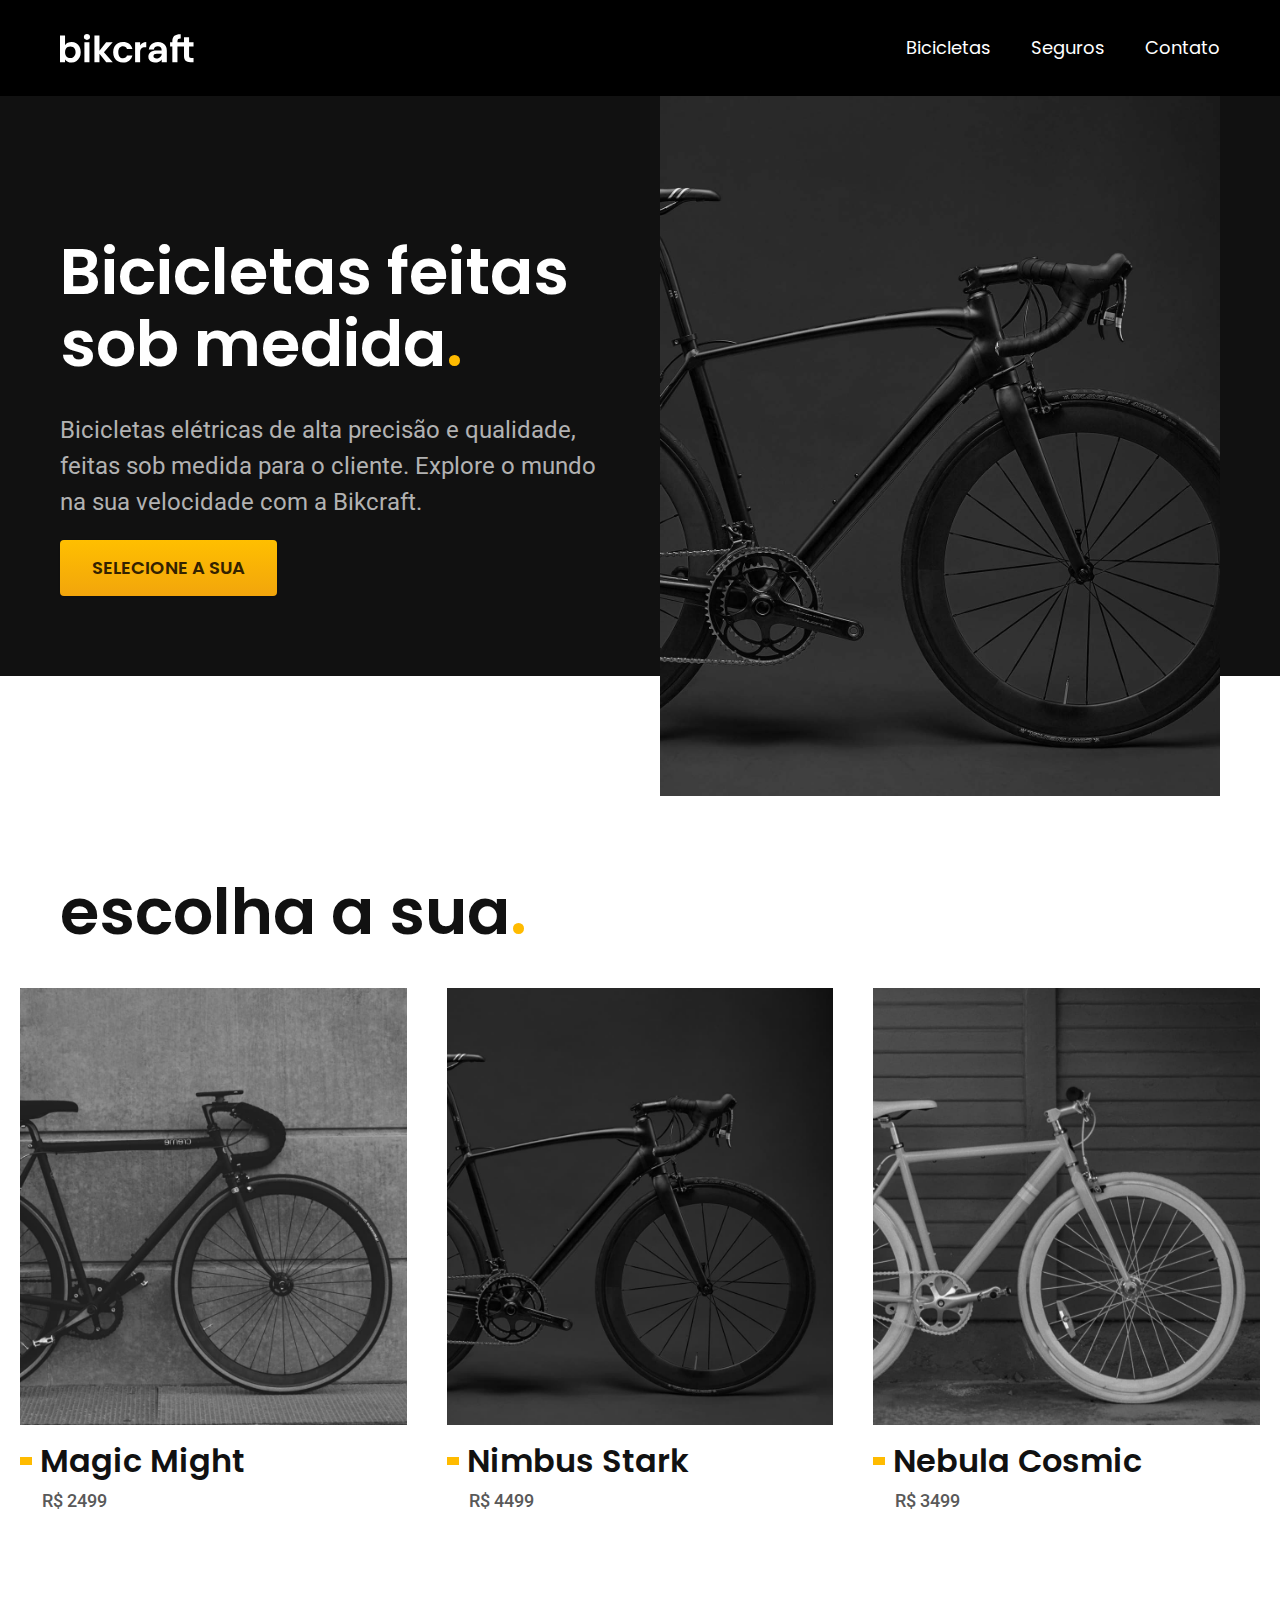
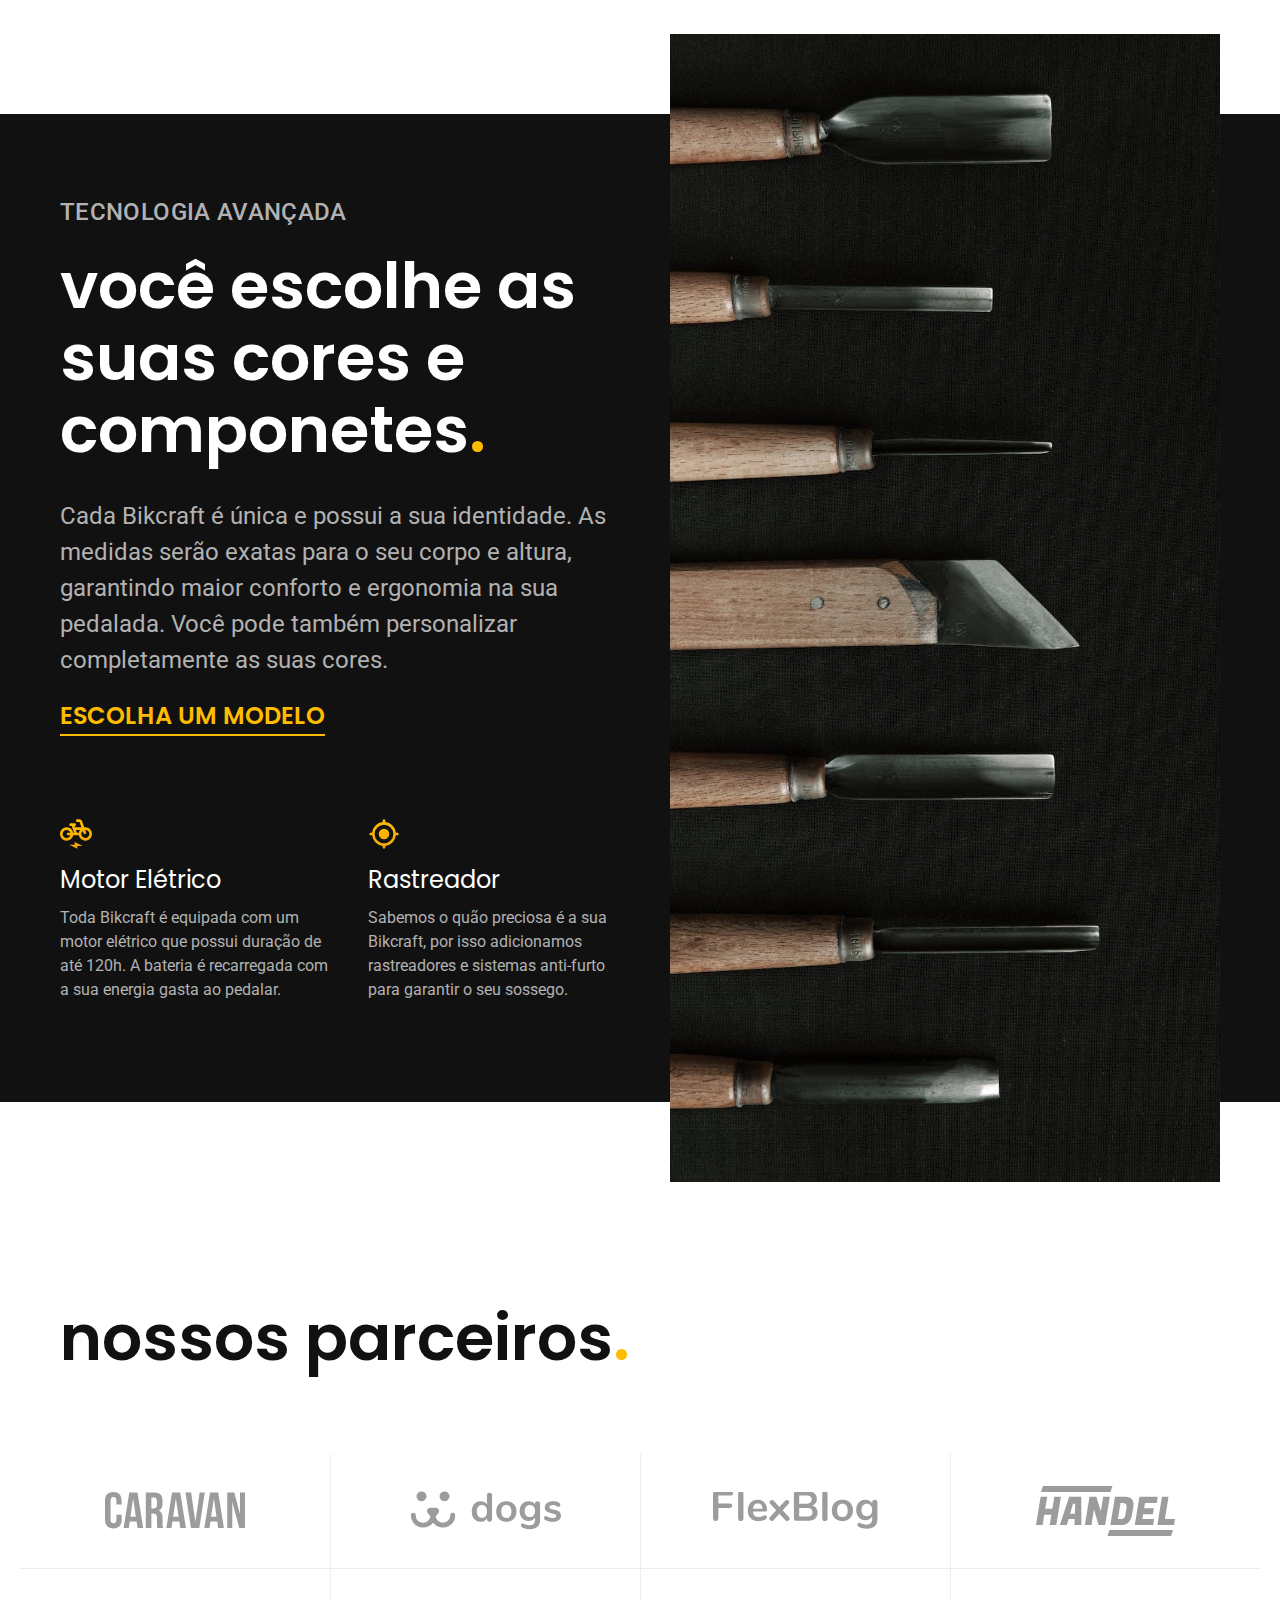
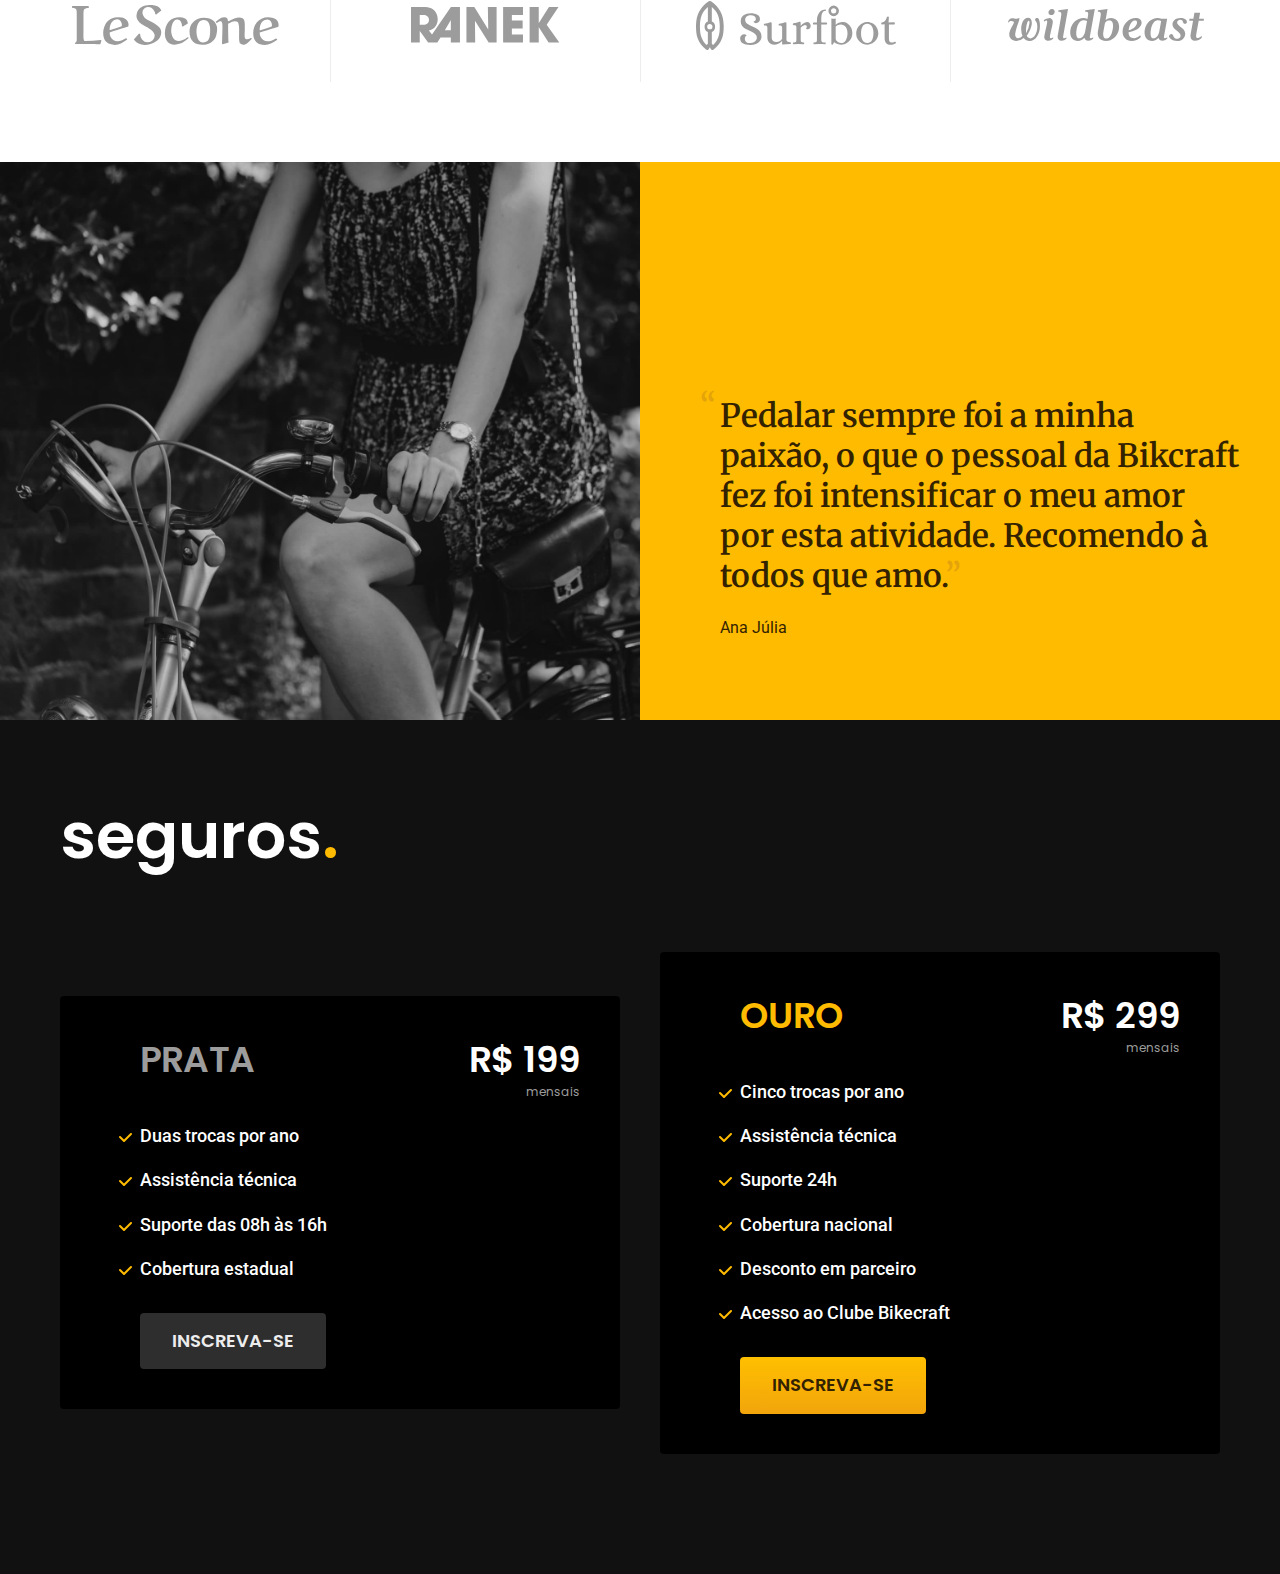
==== index.html @ e297ffcf "adiciona seguros" ====
<!DOCTYPE html>
<html lang="pt">

<head>
  <meta charset="UTF-8">
  <meta http-equiv="X-UA-Compatible" content="IE=edge">
  <meta name="viewport" content="width=device-width, initial-scale=1.0">
  <title>Bikecraft - Bicicletas Elétricas</title>
  <meta name="description" content="Bicicletas Elétricas de alta precisão e qualidade feitas sob medida para o cliente. Explore o mundo a sua velociade com a Bikecraft">

  <link rel="stylesheet" href="./css/style.css">

  <link rel="preconnect" href="https://fonts.googleapis.com">
  <link rel="preconnect" href="https://fonts.gstatic.com" crossorigin>
  <link href="https://fonts.googleapis.com/css2?family=Poppins:wght@400;600&family=Roboto:wght@400;500&display=swap" rel="stylesheet">

  <link rel="stylesheet" href="exemplo.css">

</head>

<body>
  <header class="cabecalho-bg">
    <section class="cabecalho container" aria-label="cabecalho">
      <a href="./"><img src="./img/bikcraft.svg" alt="Bikcraft"></a>

      <nav class="cabecalho-menu cor-0" aria-label="primaria">
        <ul class="font-1-m">
          <li><a href="#">Bicicletas</a></li>
          <li><a href="#">Seguros</a></li>
          <li><a href="#">Contato</a></li>
        </ul>
      </nav>
    </section>
  </header>
  <main class="introducao-bg">
    <section class="introducao container">
      <div class="introducao-conteudo">
        <h1 class="font-1-xxl cor-0">Bicicletas feitas sob medida<span class="cor-p1">.</span></h1>
        <p class="font-2-l cor-5">Bicicletas elétricas de alta precisão e qualidade, feitas sob medida para o cliente. Explore o mundo na sua velocidade com a Bikcraft.</p>
        <a class="botao" href="#">selecione a sua</a>
      </div>
      <div class="introducao-img"><img src="./img/fotos/introducao.jpg" alt=""></div>
    </section>
  </main>
  <article class="bicicletas-bg">
    <section class="bicicletas">
      <h2 class="font-1-xxl container">escolha a sua<span class="cor-p1">.</span></h2>
      <div class="bicicletas-lista ">
        <a class="bicicletas-link" href="#">
          <div class="bicicletas-item scroll-link">
            <img src="./img/bicicletas/magic-home.jpg" alt="">
            <h3 class="font-1-xl ">Magic Might</h3>
            <span class="font-2-m cor-8"> R$ 2499</span>
          </div>
        </a>
        <a class="bicicletas-link" href="#">
          <div class="bicicletas-item">
            <img src="./img/bicicletas/nimbus-home.jpg" alt="">
            <h3 class="font-1-xl ">Nimbus Stark</h3>
            <span class="font-2-m cor-8">R$ 4499</span>
          </div>
        </a>
        <a class="bicicletas-link" href="#">
          <div class="bicicletas-item">
            <img src="./img/bicicletas/nebula-home.jpg" alt="">
            <h3 class="font-1-xl ">Nebula Cosmic</h3>
            <span class="font-2-m cor-8">R$ 3499</span>
          </div>
        </a>
      </div>
    </section>
  </article>
  <article class="tecnologia-bg">
    <section class="tecnologia container">
      <div class="tecnologia-conteudo">
        <span class="cor-5 font-2-l-b">tecnologia avançada</span>
        <h2 class="cor-0 font-1-xxl">
          você escolhe as suas cores e componetes<span class="cor-p1">.</span>
        </h2>
        <p class="cor-5 font-2-l">
          Cada Bikcraft é única e possui a sua identidade. As medidas serão exatas para o seu corpo e altura, garantindo maior conforto e ergonomia na sua pedalada. Você pode também personalizar completamente as suas cores.
        </p>
        <a class="tecnologia-link" href="#">escolha um modelo</a>
        <div class="tecnologia-vantagens">
          <div class="tecnologia-motor">
            <h3 class="cor-0 font-1-l">Motor Elétrico</h3>
            <p class="cor-5 font-2-s">
              Toda Bikcraft é equipada com um motor elétrico que possui duração de até 120h. A bateria é recarregada com a sua energia gasta ao pedalar.
            </p>
          </div>
          <div class="tecnologia-rastreador">
            <h3 class="cor-0 font-1-l">Rastreador</h3>
            <p class="cor-5 font-2-s">
              Sabemos o quão preciosa é a sua Bikcraft, por isso adicionamos rastreadores e sistemas anti-furto para garantir o seu sossego.
            </p>
          </div>
        </div>
      </div>
      <div class="tecnologia-img"><img src="./img/fotos/tecnologia.jpg" alt=""></div>
    </section>
  </article>
  <section class="parceiros" aria-label="Nossos parceiros">
    <h2 class="font-1-xxl container">nossos parceiros<span class="cor-p1">.</span></h2>
    <ul class="parceiros-logos">
      <li><img src="./img/parceiros/caravan.svg" alt="caravan"></li>
      <li><img src="./img/parceiros/dogs.svg" alt="dogs"></li>
      <li><img src="./img/parceiros/flexblog.svg" alt="flexblog"></li>
      <li><img src="./img/parceiros/handel.svg" alt="handel"></li>
      <li><img src="./img/parceiros/lescone.svg" alt="lescone"></li>
      <li><img src="./img/parceiros/ranek.svg" alt="ranek"></li>
      <li><img src="./img/parceiros/surfbot.svg" alt="surfbot"></li>
      <li><img src="./img/parceiros/wildbeast.svg" alt="wildbest"></li>
    </ul>
  </section>

  <section class="depoimento" aria-label="Depoimento">

    <img src="./img/fotos/depoimento.jpg" alt="Mulher numa bicicleta">
    <div>
      <blockquote class="comentario ">
        <p class="font-1-xl cor-p5">Pedalar sempre foi a minha paixão, o que o pessoal da Bikcraft fez foi intensificar o meu amor por esta atividade. Recomendo à todos que amo.</p>
        <span class="cor-p5 font-2-s ">Ana Júlia</span>
      </blockquote>
    </div>
  </section>

  <article class="seguros-bg">
    <div class="seguros container">
      <h2 class="font-1-xxl cor-0">seguros<span class="cor-p1">.</span></h2>
      <div class="seguros-lista prata">
        <h3 class="cor-6 font-1-xl-s">prata</h3>
        <div class="seguros-preco">
          <p class="cor-0 font-1-xl-s">R$ 199</p>
          <span class="cor-6 font-1-xs">mensais</span>
        </div>

        <ul class="cor-0 font-2-m">
          <li>Duas trocas por ano</li>
          <li>Assistência técnica</li>
          <li>Suporte das 08h às 16h</li>
          <li>Cobertura estadual</li>
        </ul>
        <a class="botao secundario" href="#">inscreva-se</a>
      </div>

      <div class="seguros-lista ouro">
        <h3 class="cor-p1 font-1-xl-s">ouro</h3>
        <div class="seguros-preco">
          <p class="cor-0 font-1-xl-s">R$ 299</p>
          <span class="cor-6 font-1-xs">mensais</span>
        </div>

        <ul class="cor-0 font-2-m">
          <li>Cinco trocas por ano</li>
          <li>Assistência técnica</li>
          <li>Suporte 24h</li>
          <li>Cobertura nacional</li>
          <li>Desconto em parceiro</li>
          <li>Acesso ao Clube Bikecraft</li>
        </ul>
        <a class="botao" href="#">inscreva-se</a>
      </div>
    </div>
  </article>

</body>

</html>
---- css/style.css ----
@import url("./utilidades/reset.css");
@import url("./utilidades/componentes.css");
@import url("./utilidades/cores.css");
@import url("./utilidades/formulario.css");
@import url("./utilidades/tipografia.css");

@import url("./cabecalho/cabecalho.css");
@import url("cabecalho/cabecalho-links.css");

@import url("introducao/introducao.css");

@import url("bicicletas/bicicletas.css");

@import url("tecnologia/tecnologia.css");
@import url("tecnologia/tecnologia-vantagens.css");

@import url("parceiros/parceiros.css");

@import url("depoimento/depoimento.css");

@import url("./seguros/seguros.css");
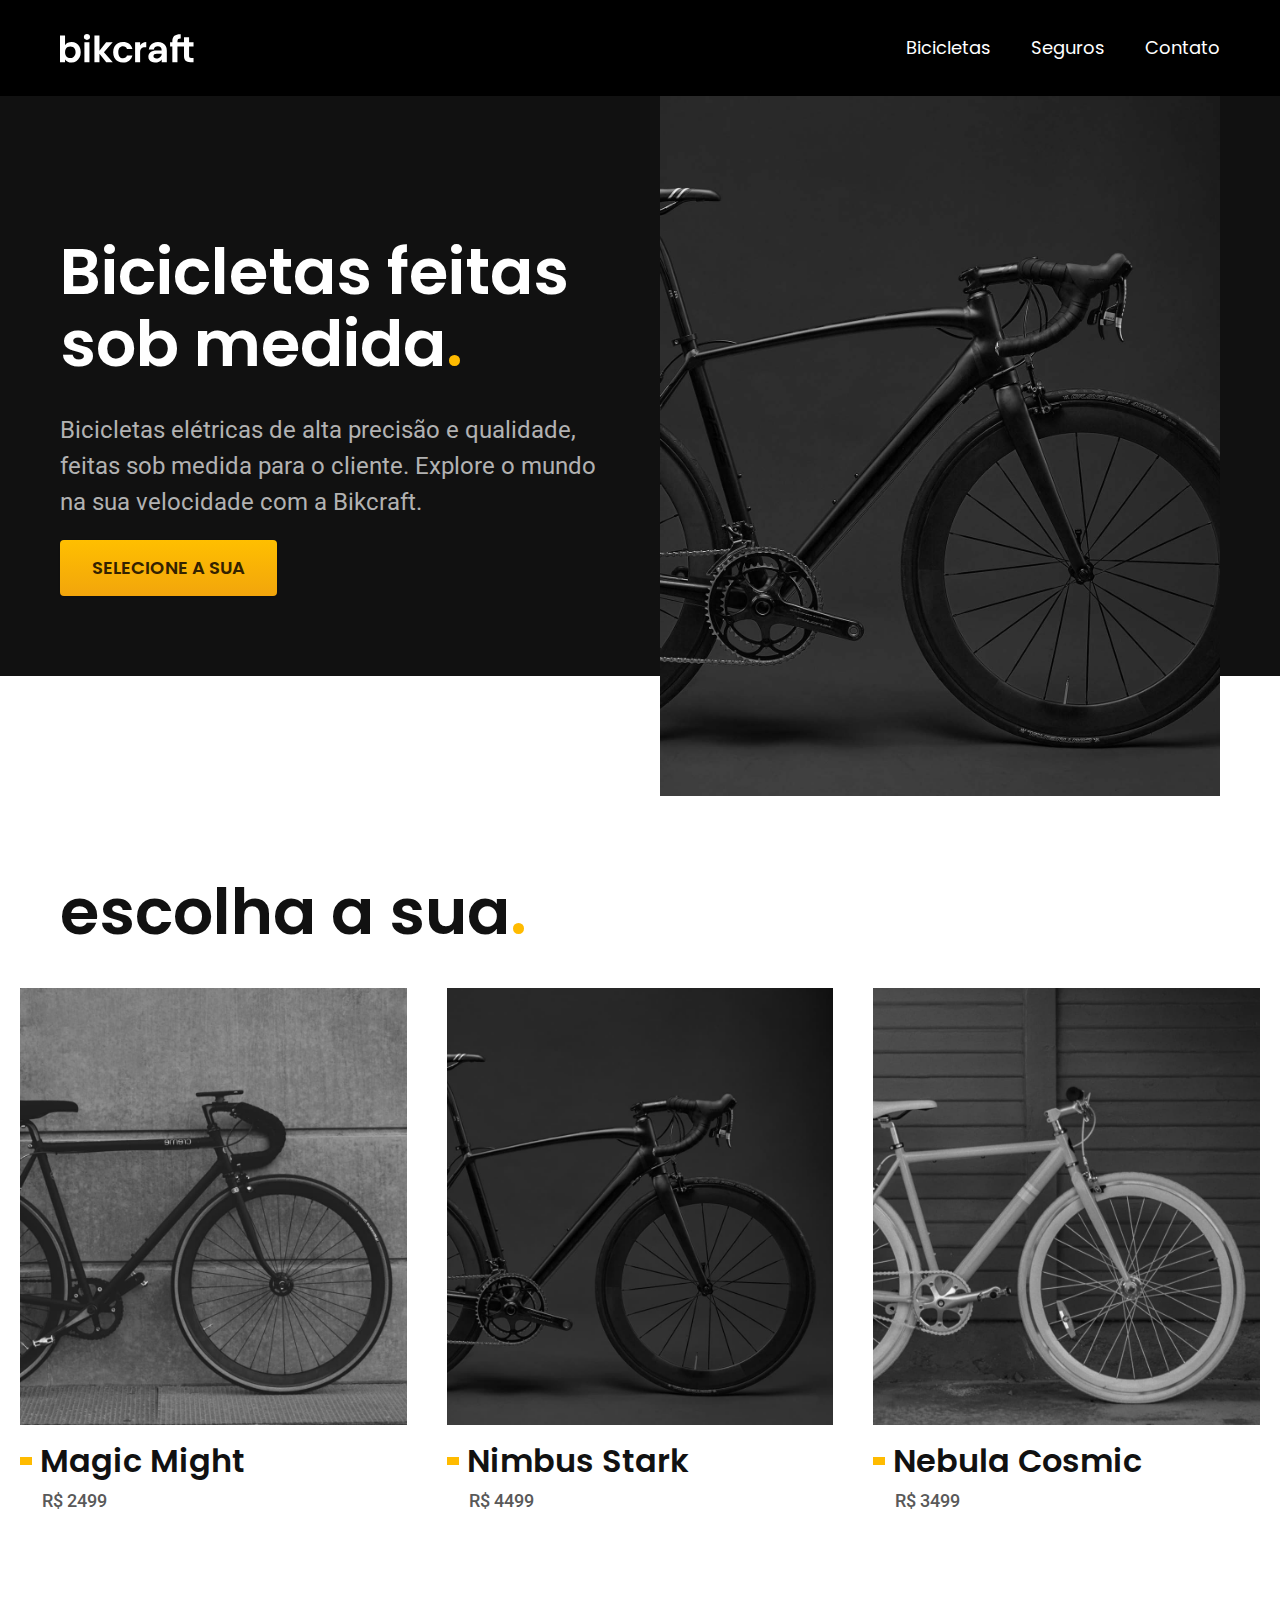
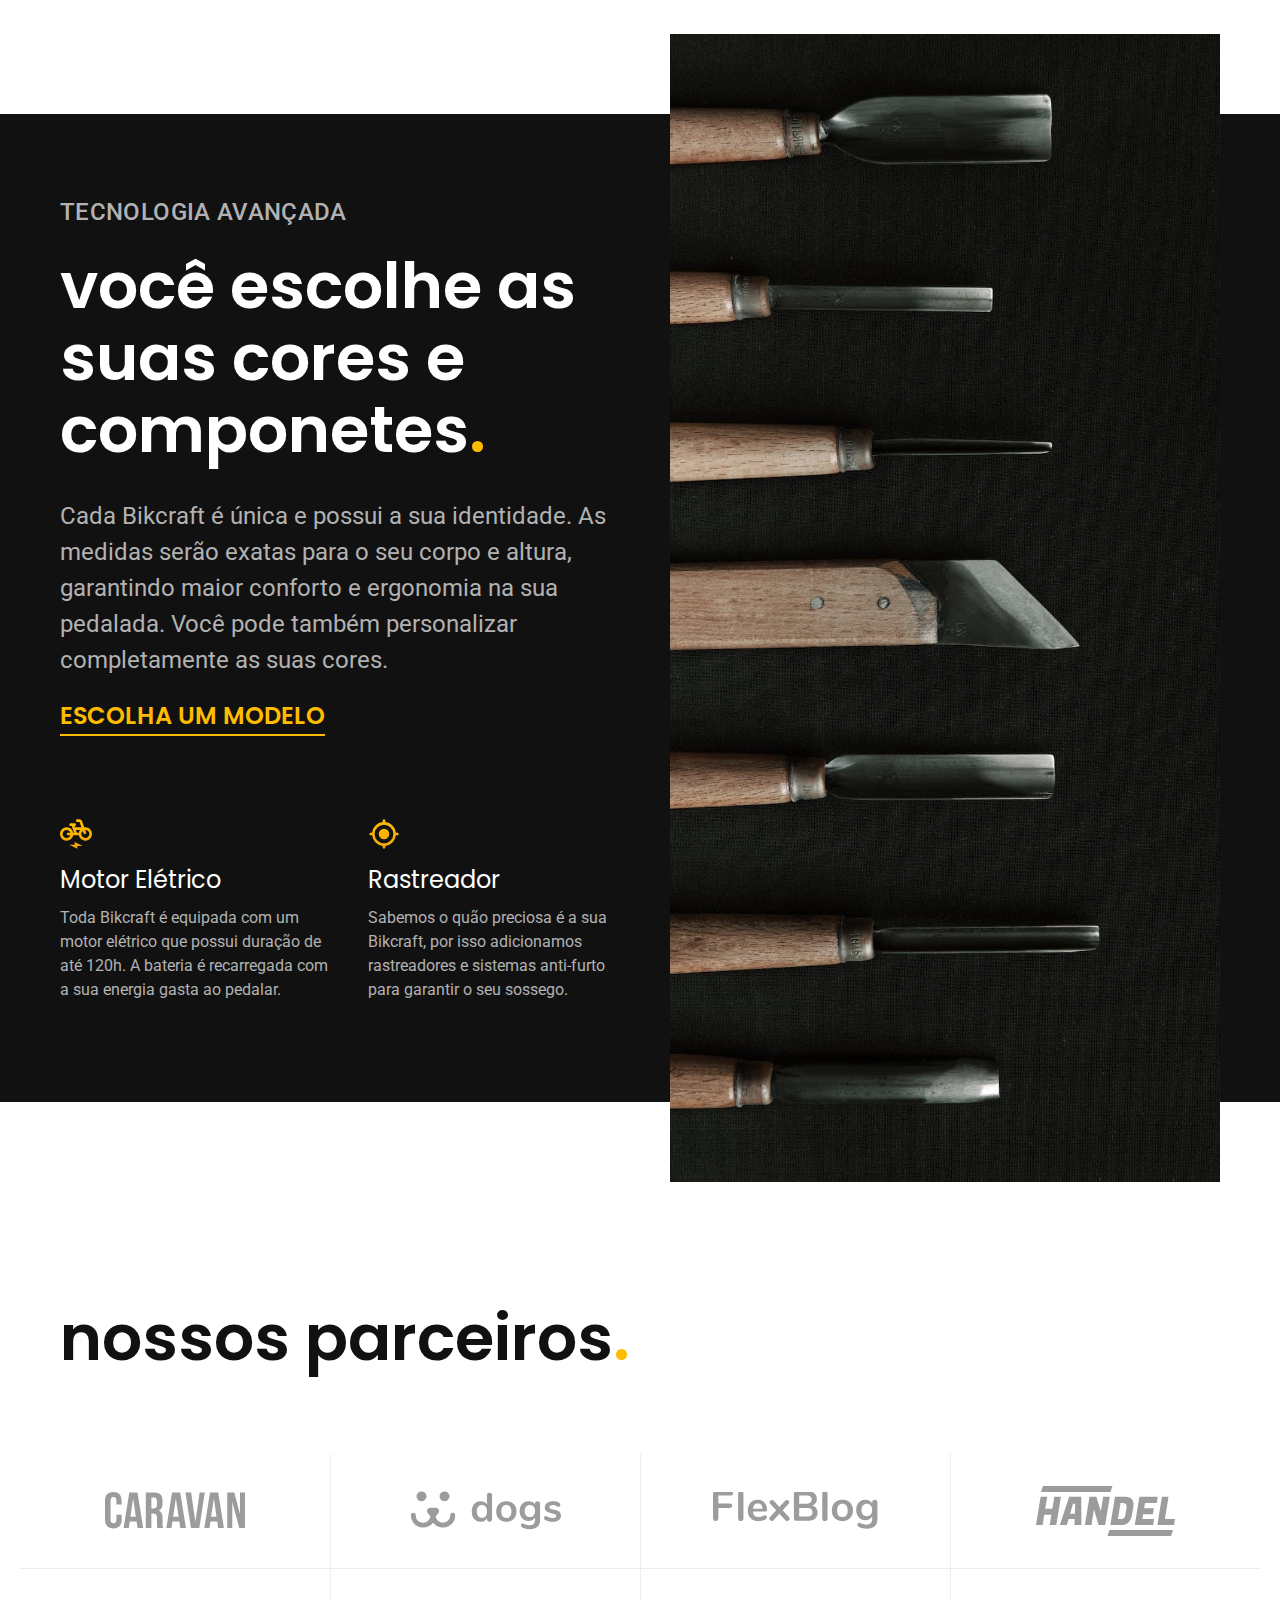
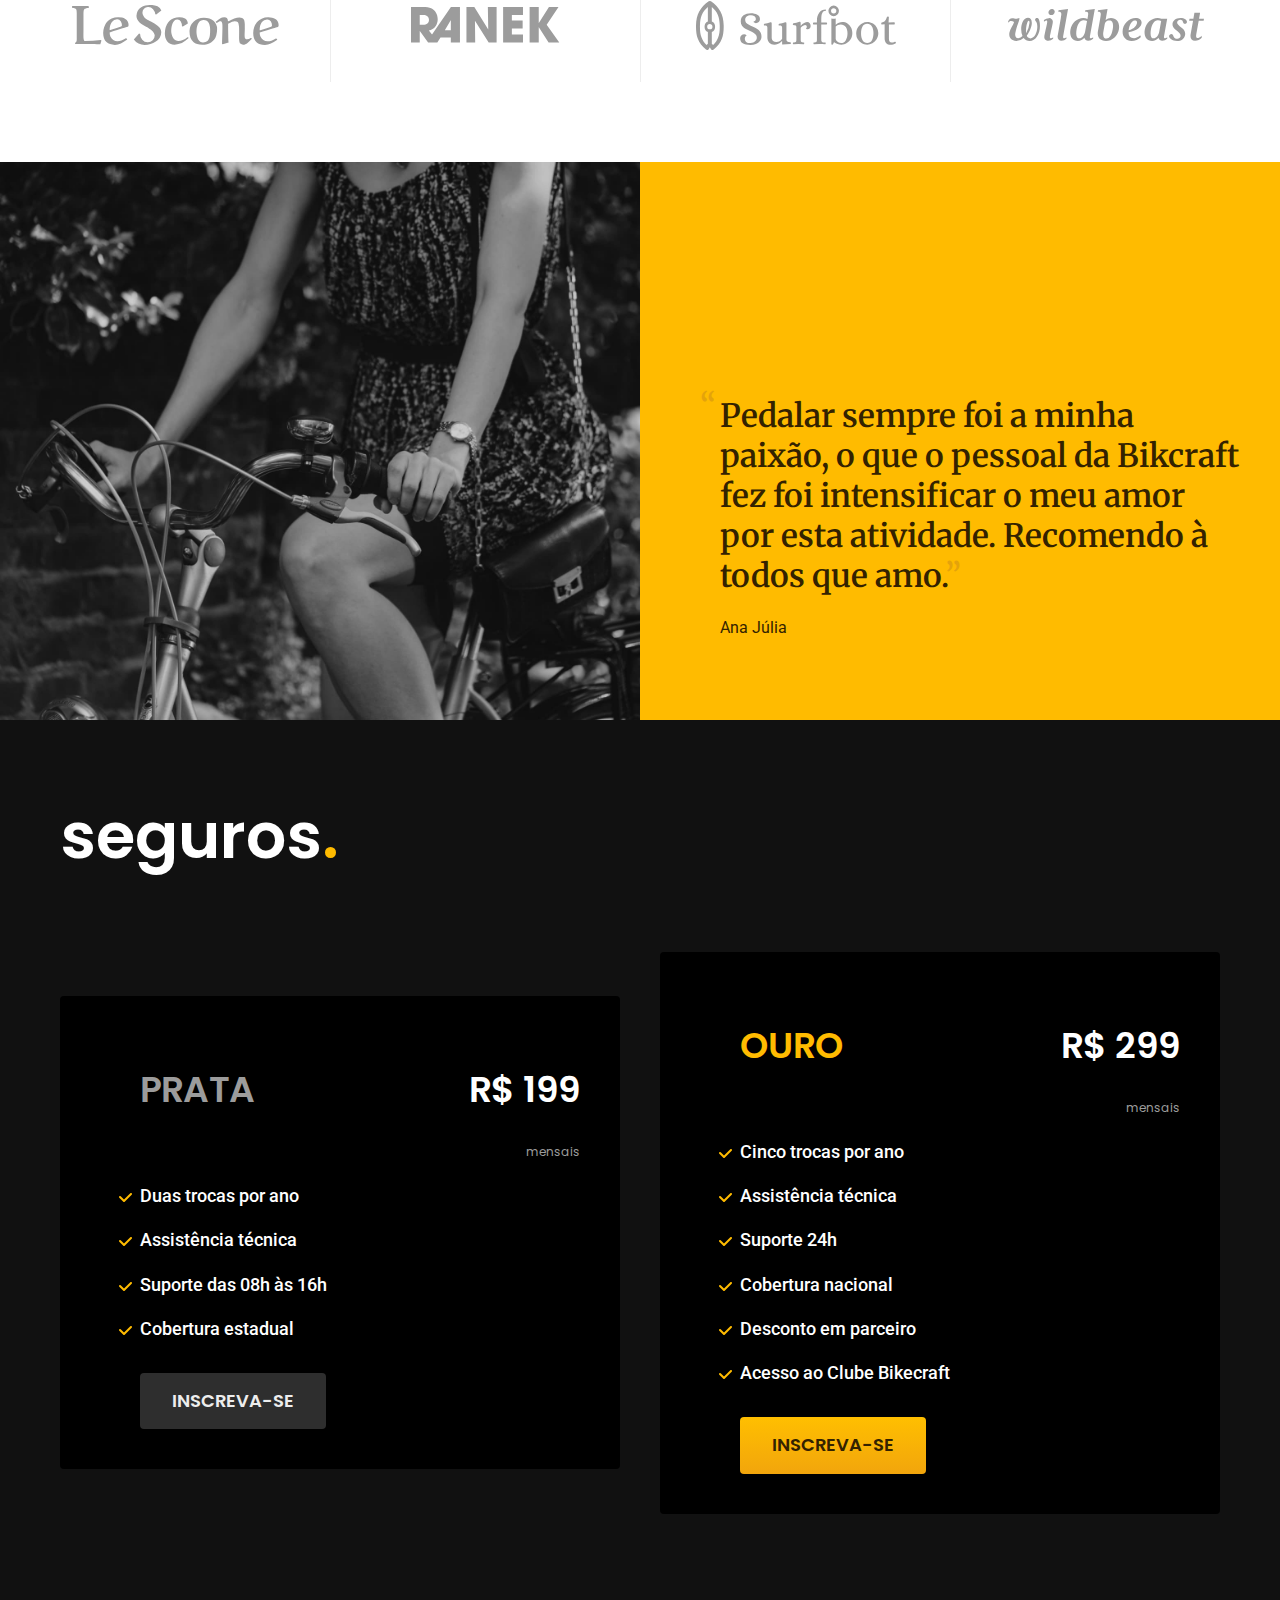
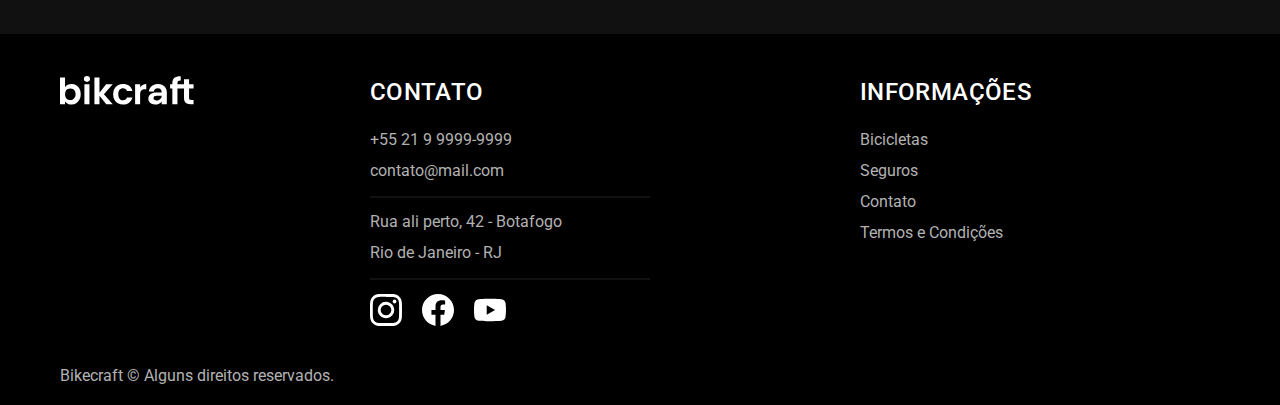
==== commit b3bd157d: "adiciona rodape" ====
--- a/index.html
+++ b/index.html
@@ -162,6 +162,38 @@
       </div>
     </div>
   </article>
+  <footer class="rodape-bg">
+    <div class="rodape container">
+      <img src="./img/bikcraft.svg" alt="Bikecraft">
+      <div class="rodape-contato cor-5">
+        <h2 class="font-2-l-b cor-0">contato</h2>
+        <div class="rodape-meios">
+          <a class="cor-5" href="tel:+552199999999 ">+55 21 9 9999-9999</a>
+          <a class="cor-5" href="mailto:contato@mail.com">contato@mail.com</a>
+        </div>
+        <div class="rodape-endereco">
+          <p>Rua ali perto, 42 - Botafogo</p>
+          <p>Rio de Janeiro - RJ</p>
+        </div>
+        <div class="rodape-redes">
+          <img src="./img/redes/instagram.svg" alt="instagram">
+          <img src="./img/redes/facebook.svg" alt="facebook">
+          <img src="./img/redes/youtube.svg" alt="youtube">
+        </div>
+      </div>
+
+      <div class="rodape-informacoes">
+        <h2 class="font-2-l-b cor-0">informações</h2>
+        <ul>
+          <li><a class="cor-5" href="#">Bicicletas</a></li>
+          <li><a class="cor-5" href="#">Seguros</a></li>
+          <li><a class="cor-5" href="#">Contato</a></li>
+          <li><a class="cor-5" href="#">Termos e Condições</a></li>
+        </ul>
+      </div>
+    </div>
+    <p class="cor-5 container copyright">Bikecraft © Alguns direitos reservados.</p>
+  </footer>
 
 </body>
 
--- a/css/style.css
+++ b/css/style.css
@@ -18,4 +18,6 @@
 
 @import url("depoimento/depoimento.css");
 
-@import url("./seguros/seguros.css");+@import url("./seguros/seguros.css");
+
+@import url("./rodape/rodape.css");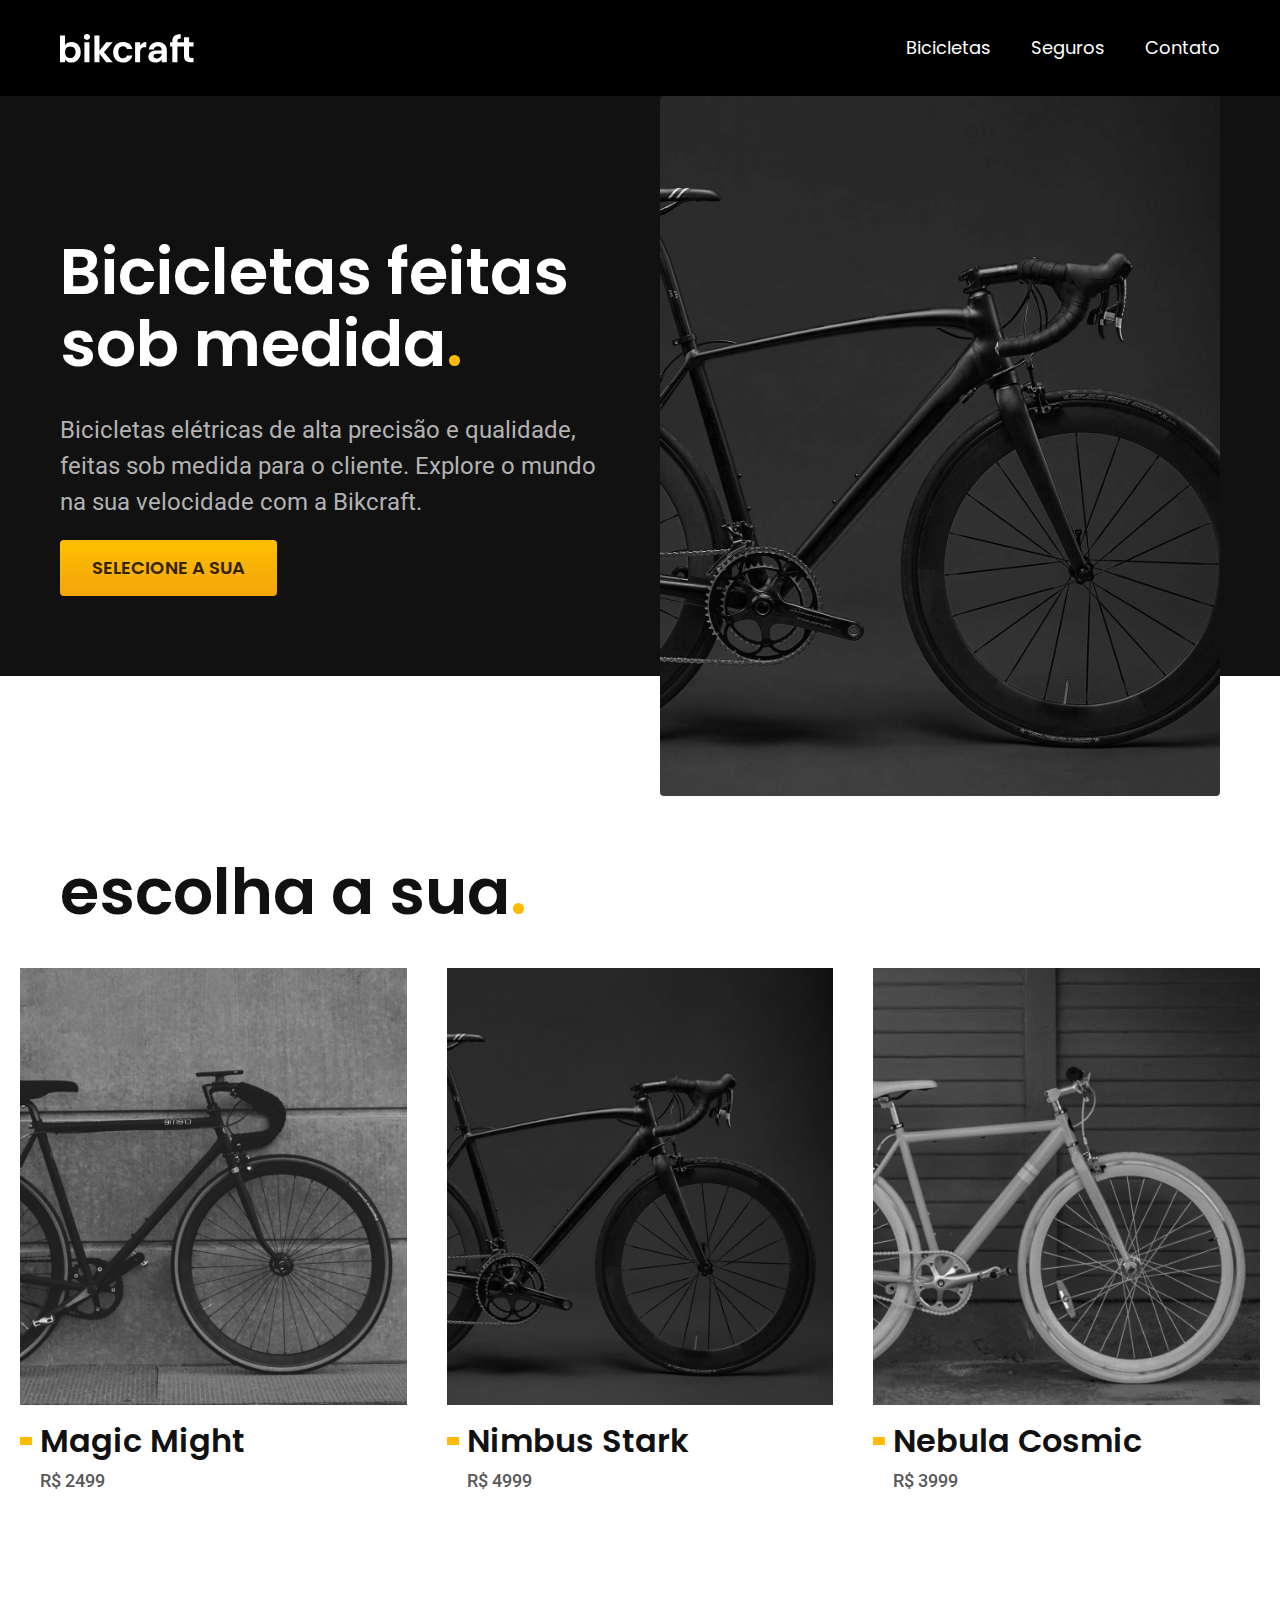
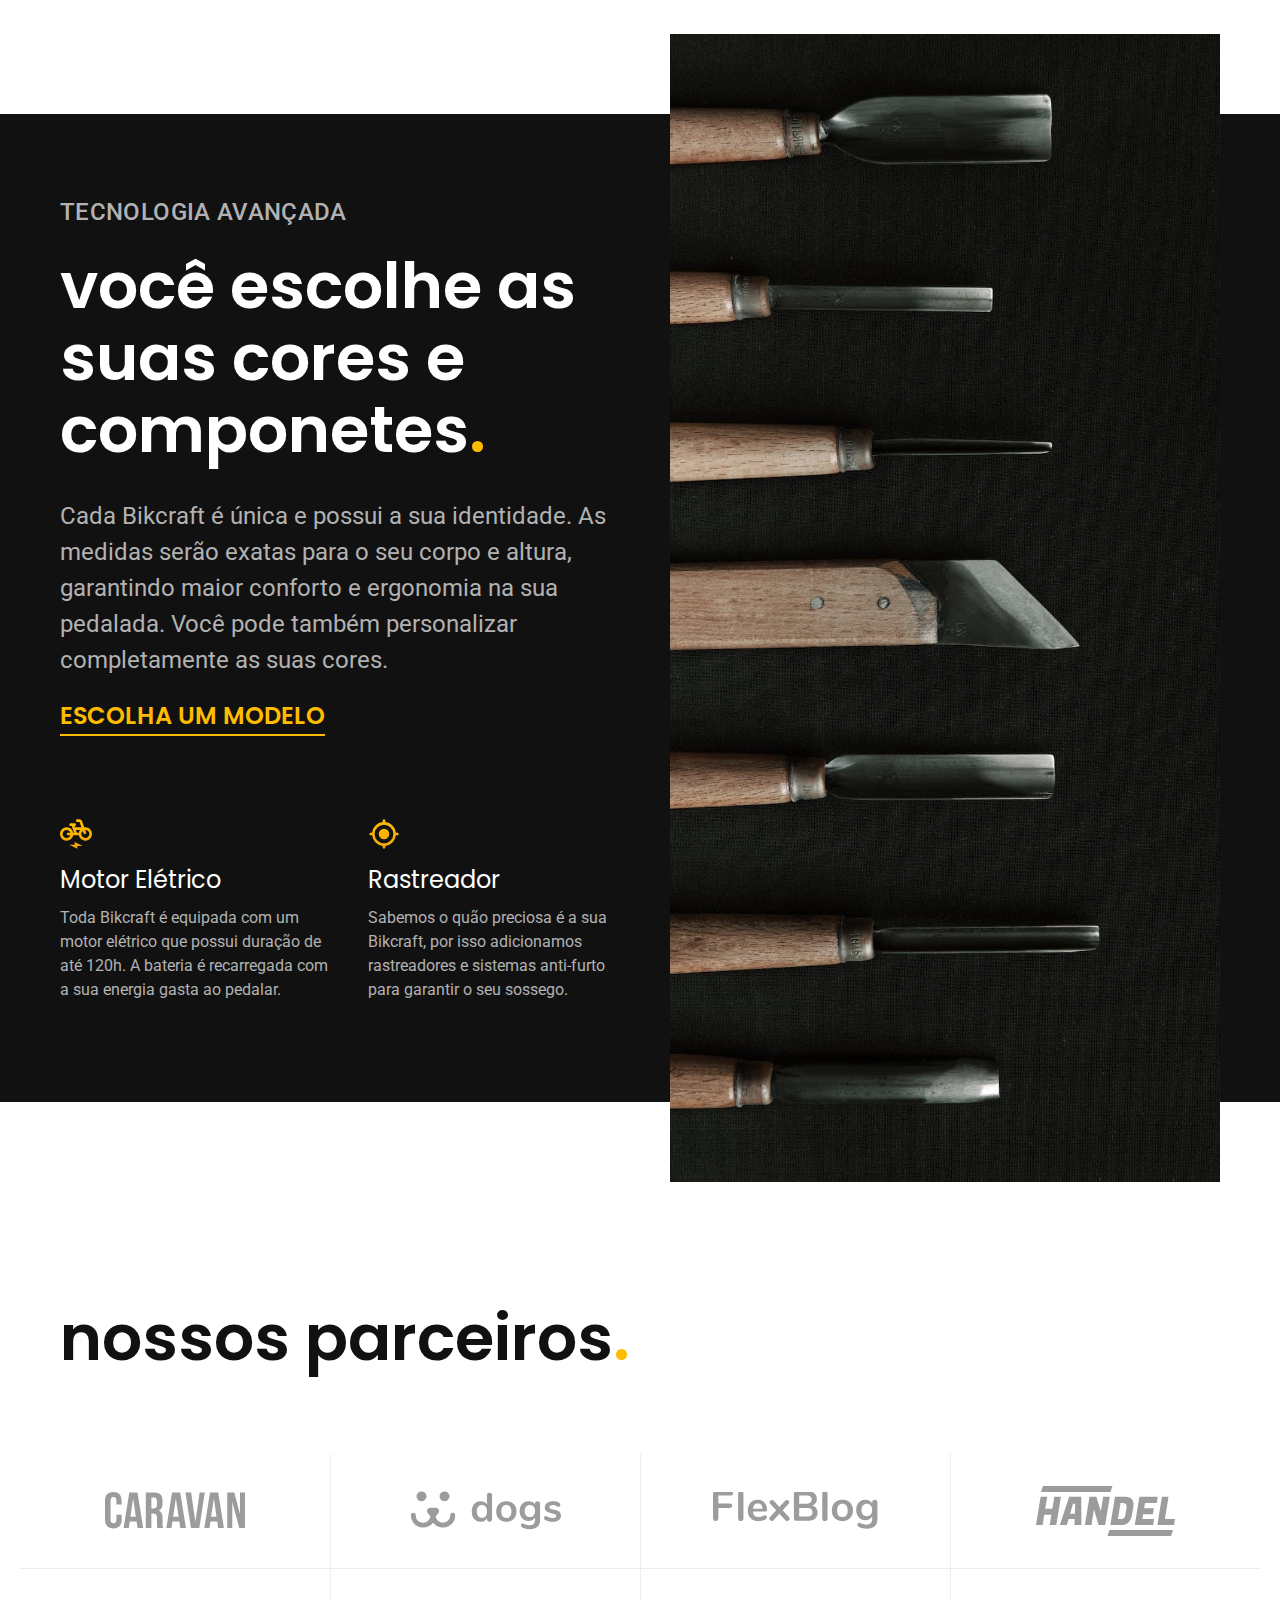
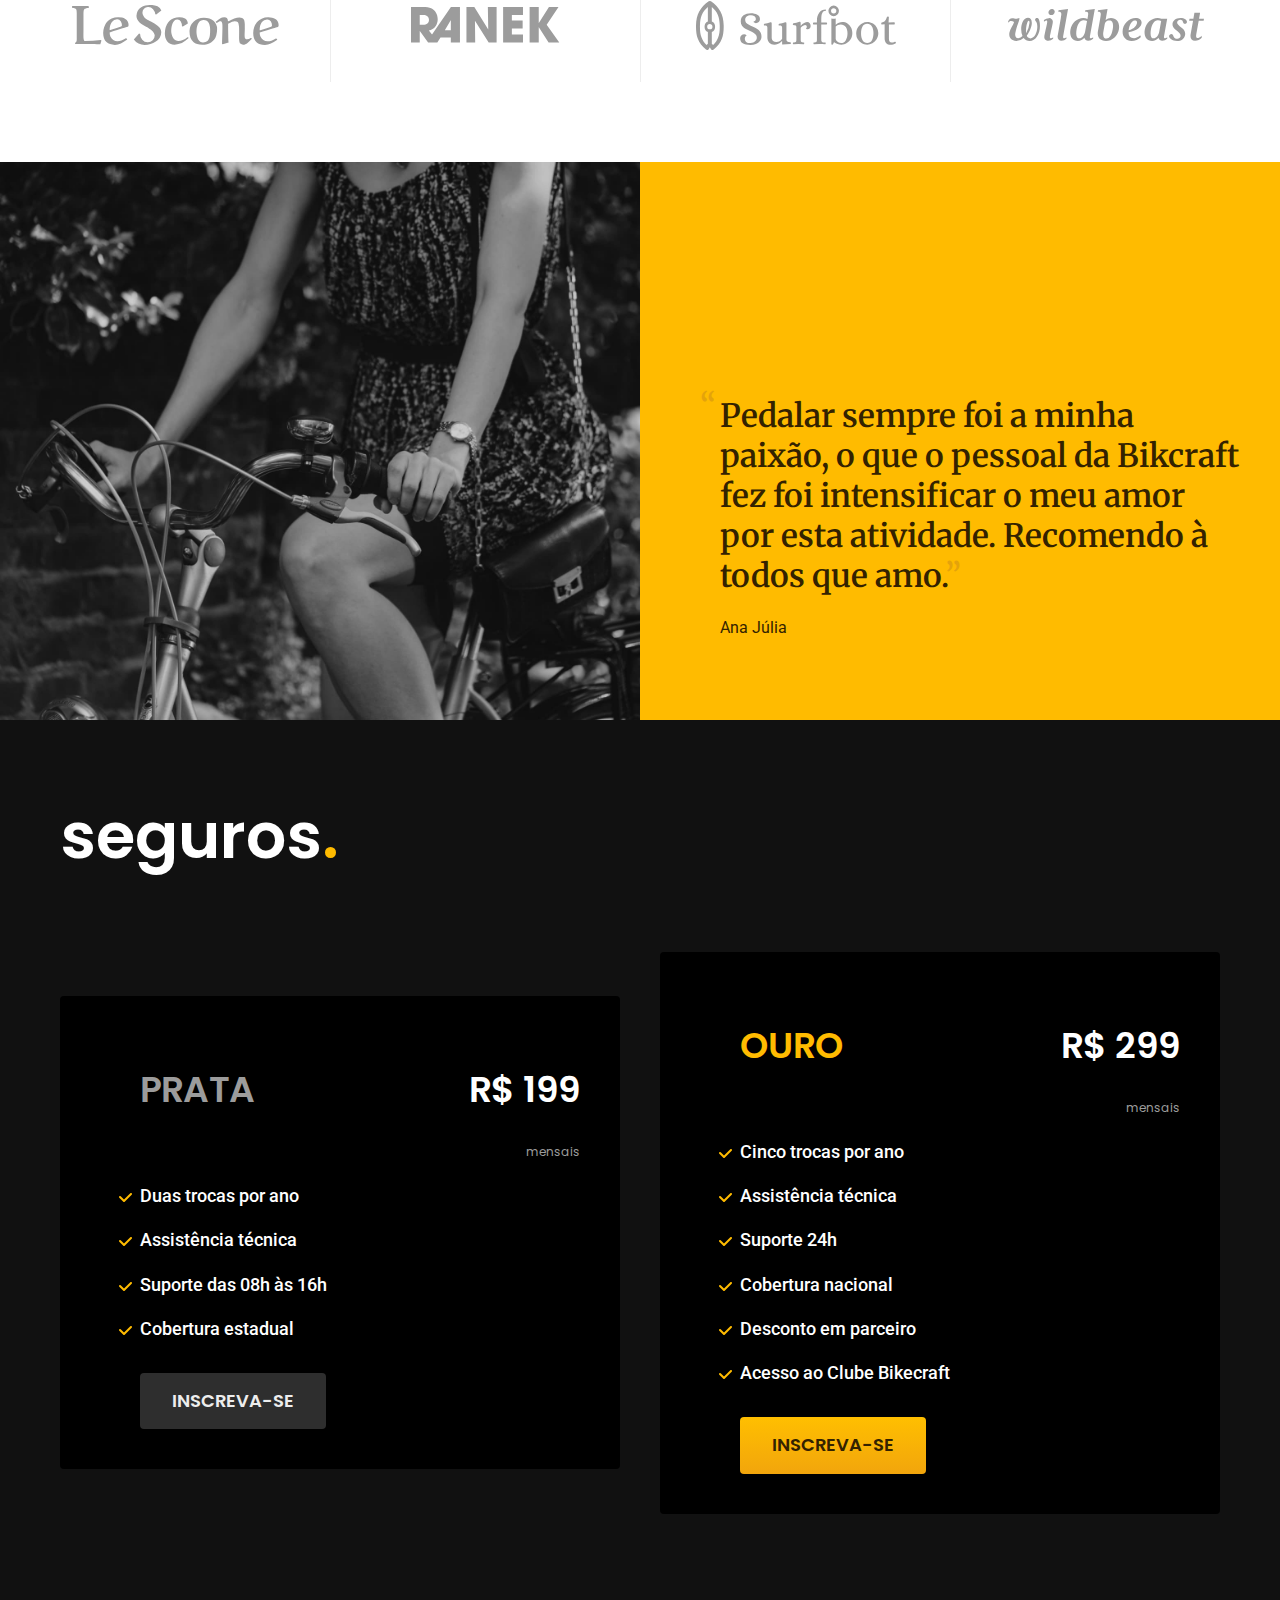
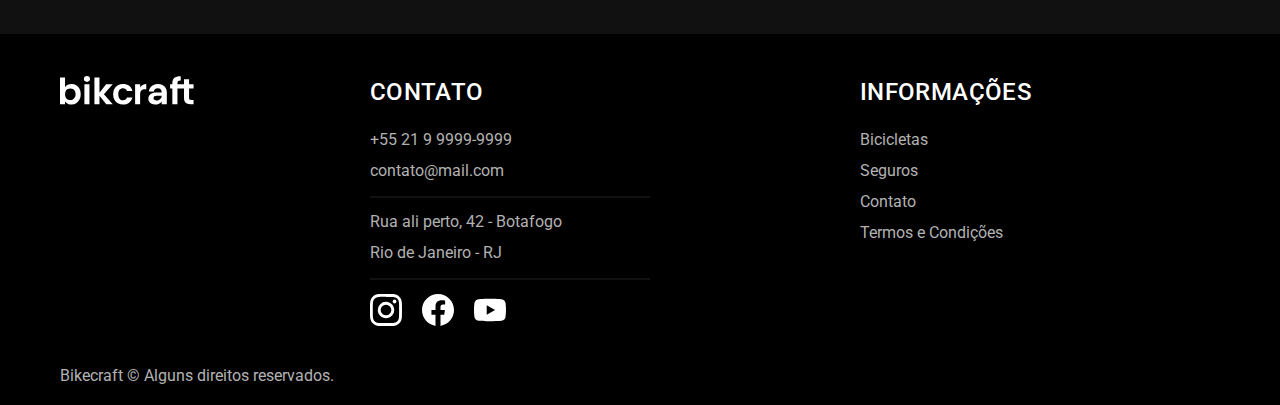
==== commit a9c0749c: "ajustes na responsividade" ====
--- a/index.html
+++ b/index.html
@@ -42,33 +42,34 @@
       <div class="introducao-img"><img src="./img/fotos/introducao.jpg" alt=""></div>
     </section>
   </main>
-  <article class="bicicletas-bg">
-    <section class="bicicletas">
-      <h2 class="font-1-xxl container">escolha a sua<span class="cor-p1">.</span></h2>
-      <div class="bicicletas-lista ">
-        <a class="bicicletas-link" href="#">
-          <div class="bicicletas-item scroll-link">
-            <img src="./img/bicicletas/magic-home.jpg" alt="">
-            <h3 class="font-1-xl ">Magic Might</h3>
-            <span class="font-2-m cor-8"> R$ 2499</span>
-          </div>
+  <article class="bicicletas-lista">
+    <h2 class="font-1-xxl container">escolha a sua<span class="cor-p1">.</span></h2>
+
+    <ul>
+      <li>
+        <a href="./bicicletas/magic.html">
+          <img src="./img/bicicletas/magic-home.jpg" alt="Bicicleta preta">
+          <h3 class="font-1-xl">Magic Might</h3>
+          <span class="font-2-m cor-8">R$ 2499</span>
         </a>
-        <a class="bicicletas-link" href="#">
-          <div class="bicicletas-item">
-            <img src="./img/bicicletas/nimbus-home.jpg" alt="">
-            <h3 class="font-1-xl ">Nimbus Stark</h3>
-            <span class="font-2-m cor-8">R$ 4499</span>
-          </div>
+      </li>
+      <li>
+        <a href="./bicicletas/nimbus.html">
+          <img src="./img/bicicletas/nimbus-home.jpg" alt="Bicicleta preta">
+          <h3 class="font-1-xl">Nimbus Stark</h3>
+          <span class="font-2-m cor-8">R$ 4999</span>
         </a>
-        <a class="bicicletas-link" href="#">
-          <div class="bicicletas-item">
-            <img src="./img/bicicletas/nebula-home.jpg" alt="">
-            <h3 class="font-1-xl ">Nebula Cosmic</h3>
-            <span class="font-2-m cor-8">R$ 3499</span>
-          </div>
+      </li>
+      <li>
+        <a href="./bicicletas/nebula.html">
+          <img src="./img/bicicletas/nebula-home.jpg" alt="Bicicleta preta">
+          <h3 class="font-1-xl">Nebula Cosmic</h3>
+          <span class="font-2-m cor-8">R$ 3999</span>
         </a>
-      </div>
-    </section>
+      </li>
+    </ul>
+  </article>
+
   </article>
   <article class="tecnologia-bg">
     <section class="tecnologia container">
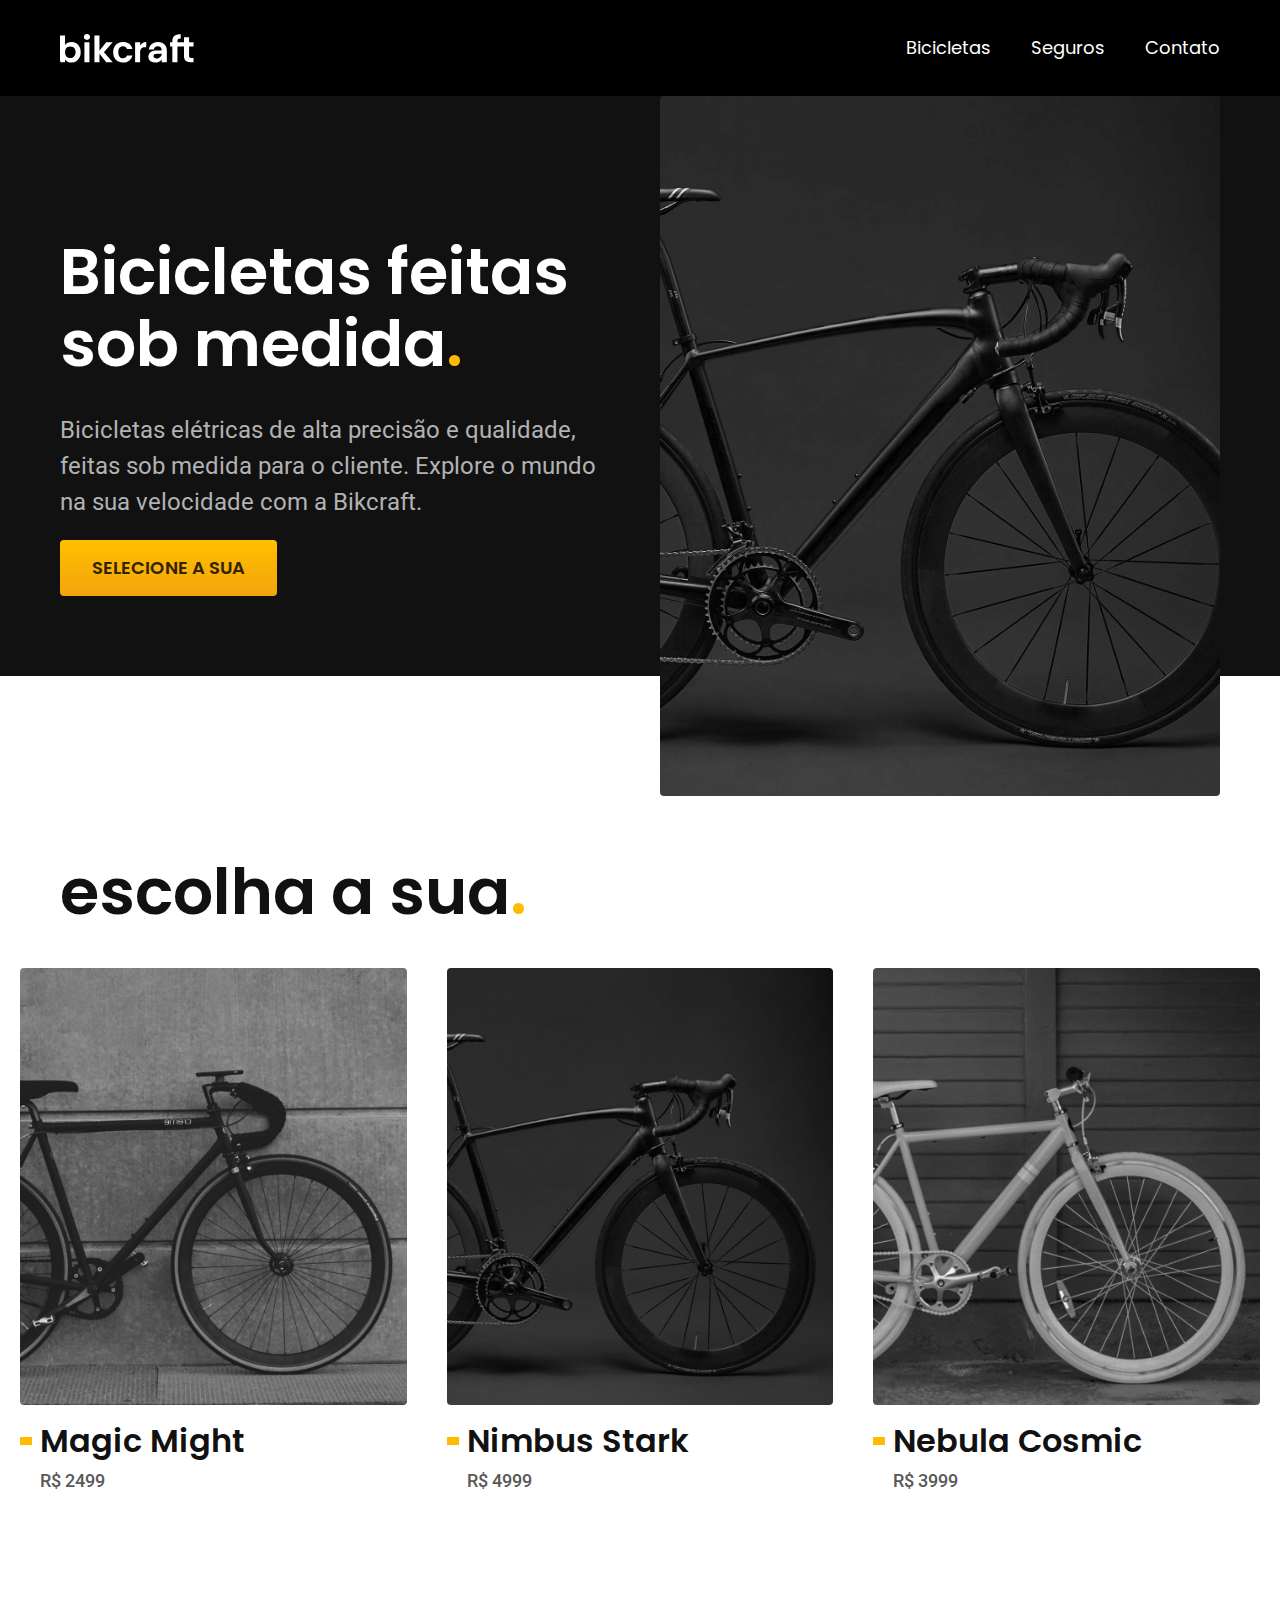
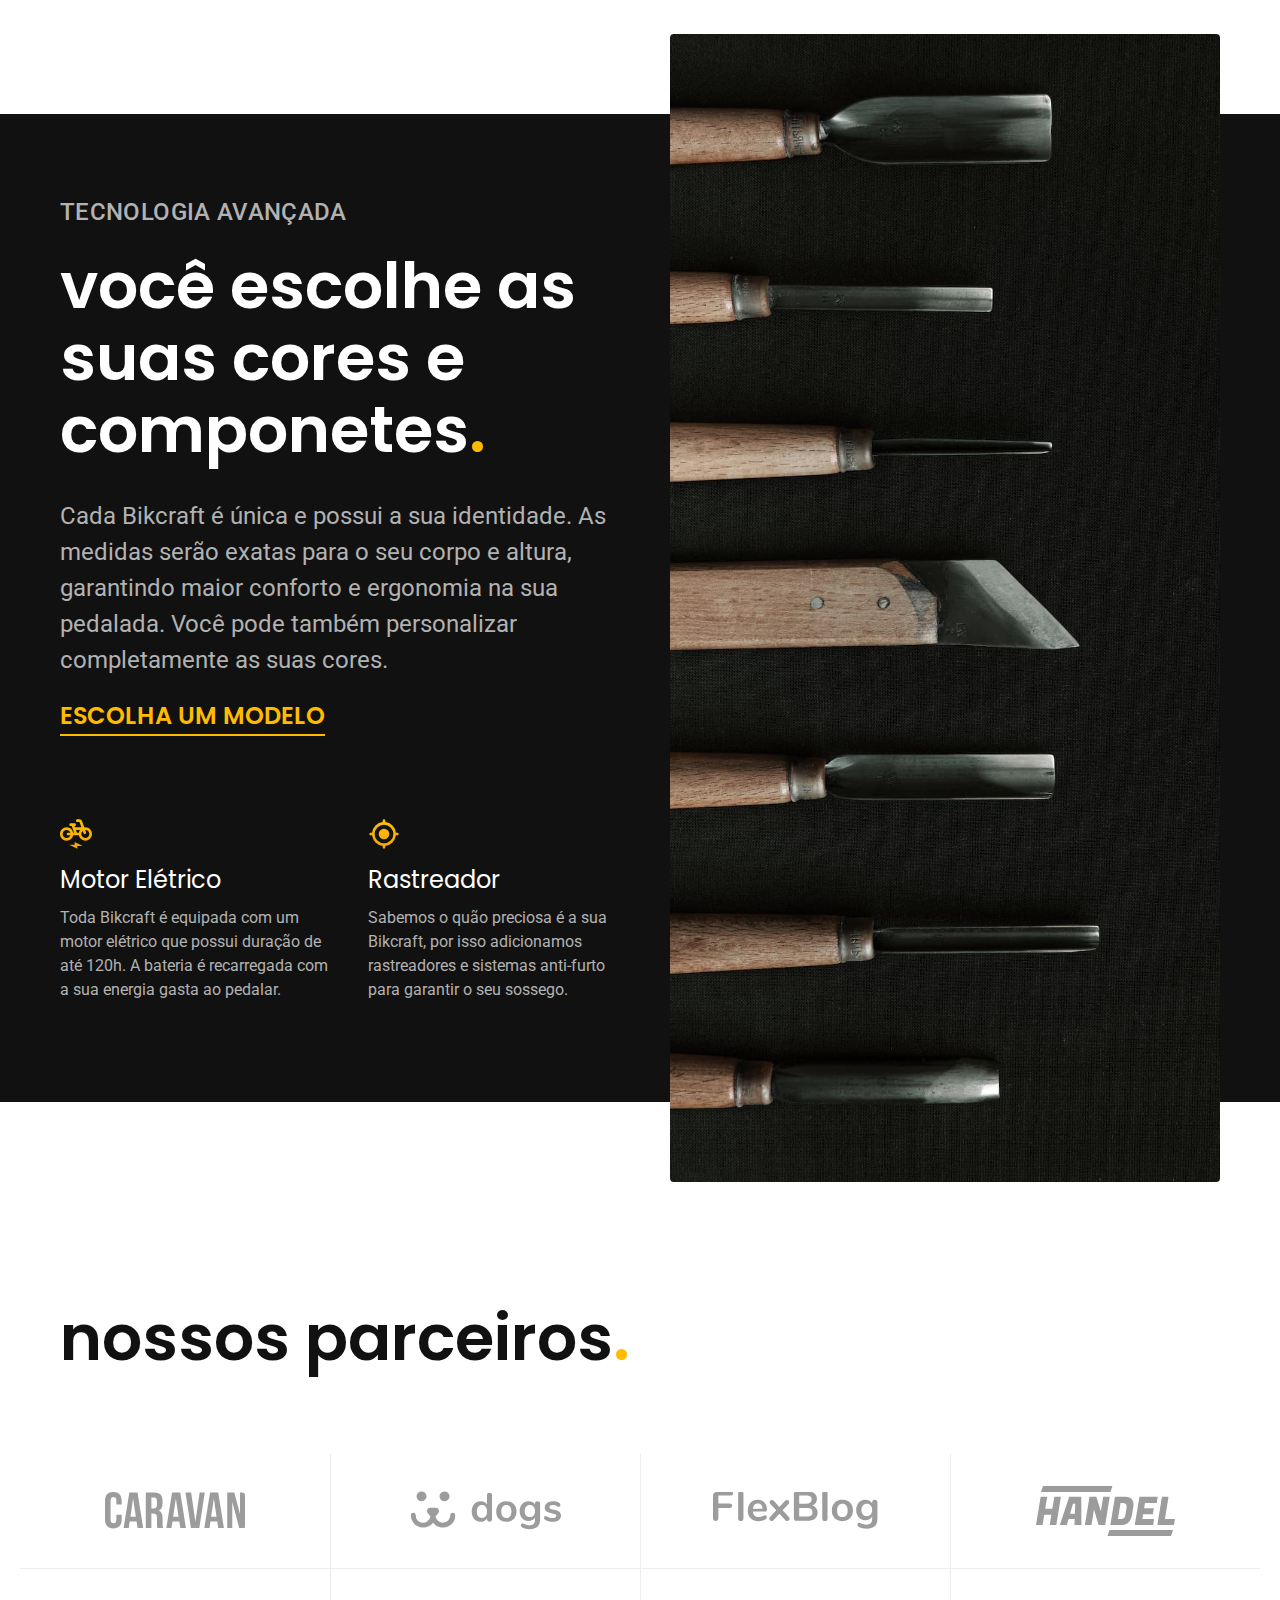
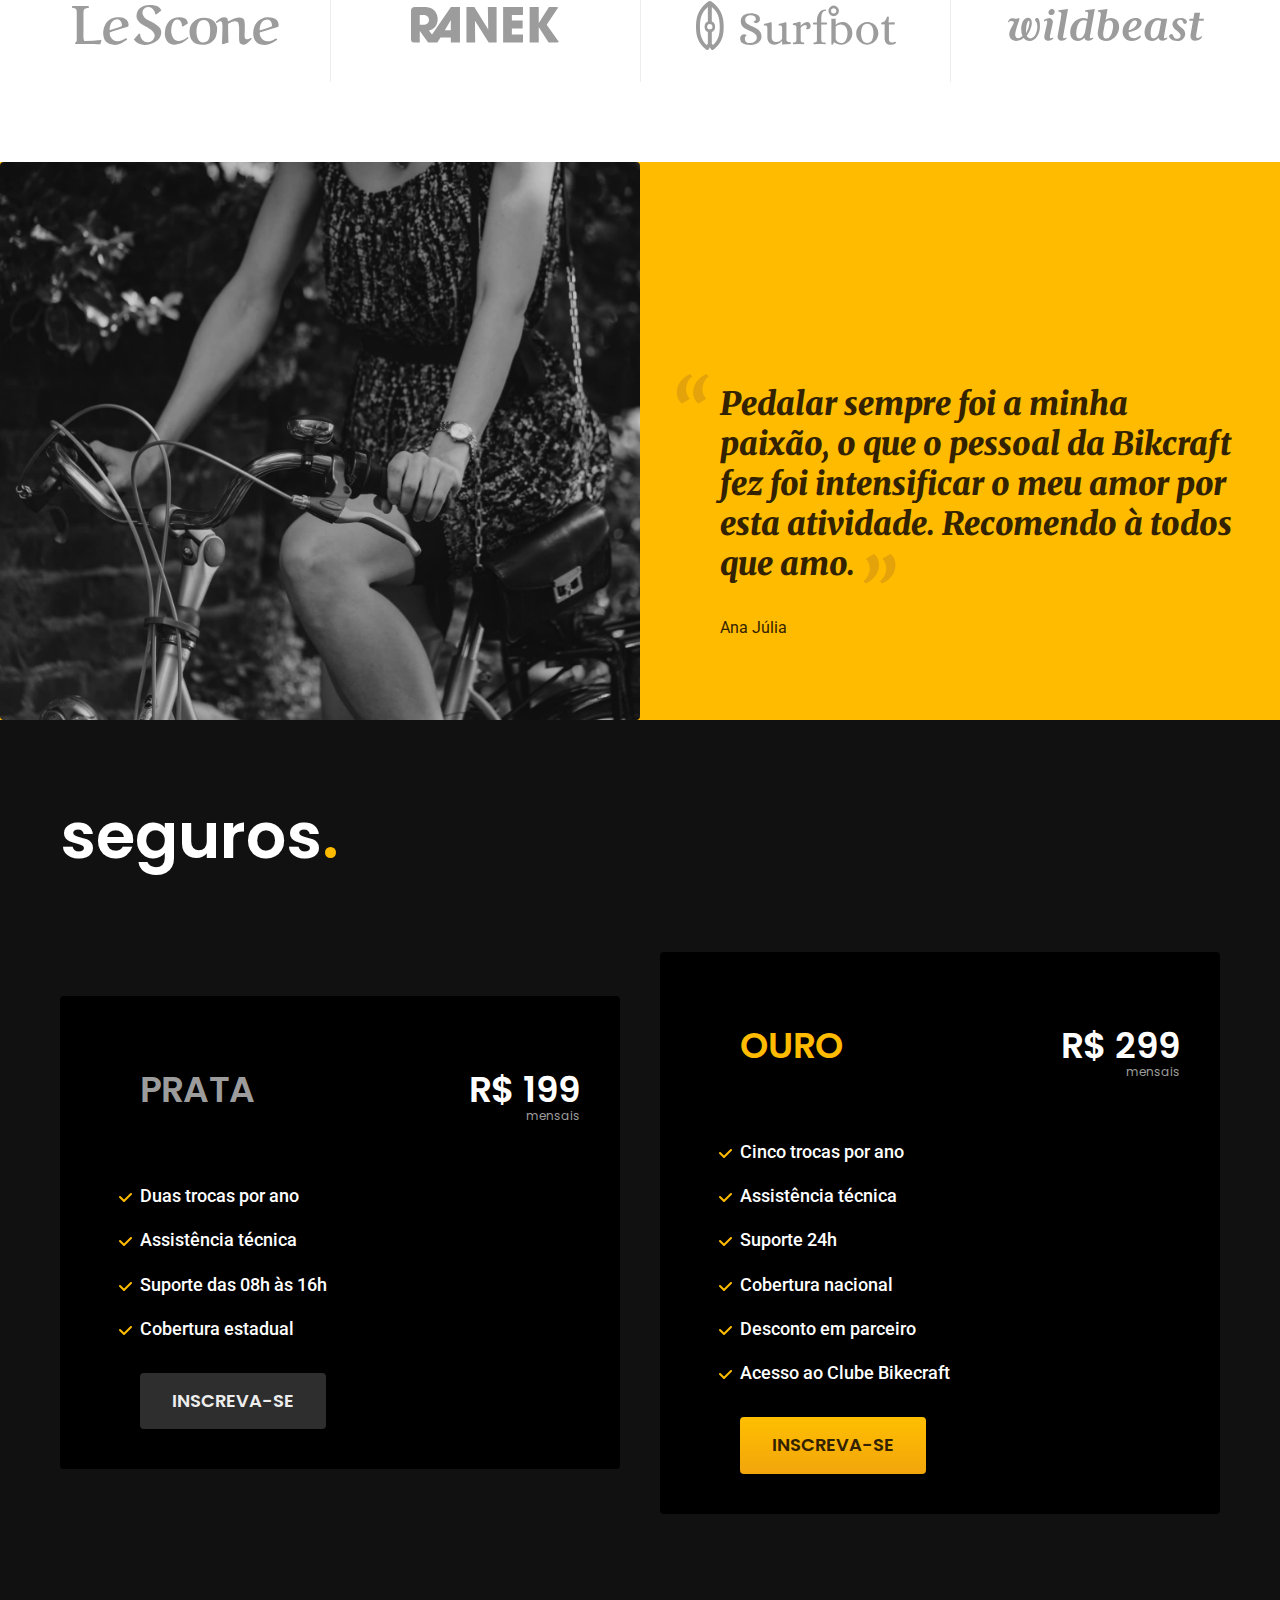
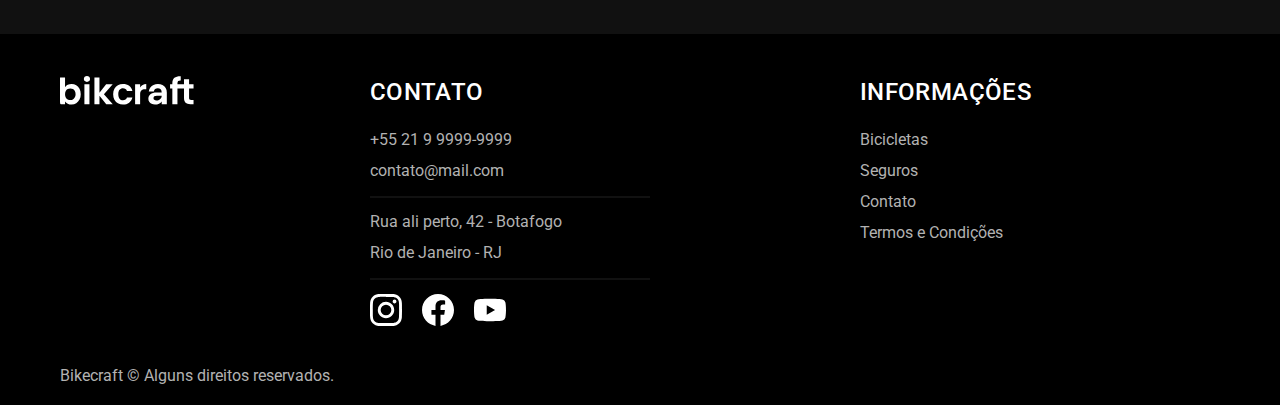
==== commit 801b1d2f: "adiciona pagina bicicletas" ====
--- a/index.html
+++ b/index.html
@@ -14,7 +14,6 @@
   <link rel="preconnect" href="https://fonts.gstatic.com" crossorigin>
   <link href="https://fonts.googleapis.com/css2?family=Poppins:wght@400;600&family=Roboto:wght@400;500&display=swap" rel="stylesheet">
 
-  <link rel="stylesheet" href="exemplo.css">
 
 </head>
 
@@ -25,9 +24,9 @@
 
       <nav class="cabecalho-menu cor-0" aria-label="primaria">
         <ul class="font-1-m">
-          <li><a href="#">Bicicletas</a></li>
-          <li><a href="#">Seguros</a></li>
-          <li><a href="#">Contato</a></li>
+          <li><a href="./bicicletas.html">Bicicletas</a></li>
+          <li><a href="#seguros">Seguros</a></li>
+          <li><a href="#contato">Contato</a></li>
         </ul>
       </nav>
     </section>
@@ -186,10 +185,10 @@
       <div class="rodape-informacoes">
         <h2 class="font-2-l-b cor-0">informações</h2>
         <ul>
-          <li><a class="cor-5" href="#">Bicicletas</a></li>
-          <li><a class="cor-5" href="#">Seguros</a></li>
-          <li><a class="cor-5" href="#">Contato</a></li>
-          <li><a class="cor-5" href="#">Termos e Condições</a></li>
+          <li><a class="cor-5" href="./bicicletas.html">Bicicletas</a></li>
+          <li><a class="cor-5" href="./seguros.html">Seguros</a></li>
+          <li><a class="cor-5" href="./contato.html">Contato</a></li>
+          <li><a class="cor-5" href="./termos.html">Termos e Condições</a></li>
         </ul>
       </div>
     </div>
--- a/css/style.css
+++ b/css/style.css
@@ -9,6 +9,7 @@
 
 @import url("introducao/introducao.css");
 
+@import url("bicicletas/bicicletas-lista.css");
 @import url("bicicletas/bicicletas.css");
 
 @import url("tecnologia/tecnologia.css");
@@ -20,4 +21,7 @@
 
 @import url("./seguros/seguros.css");
 
-@import url("./rodape/rodape.css");+@import url("./rodape/rodape.css");
+
+/* termos */
+@import url("./termos/termos.css");
